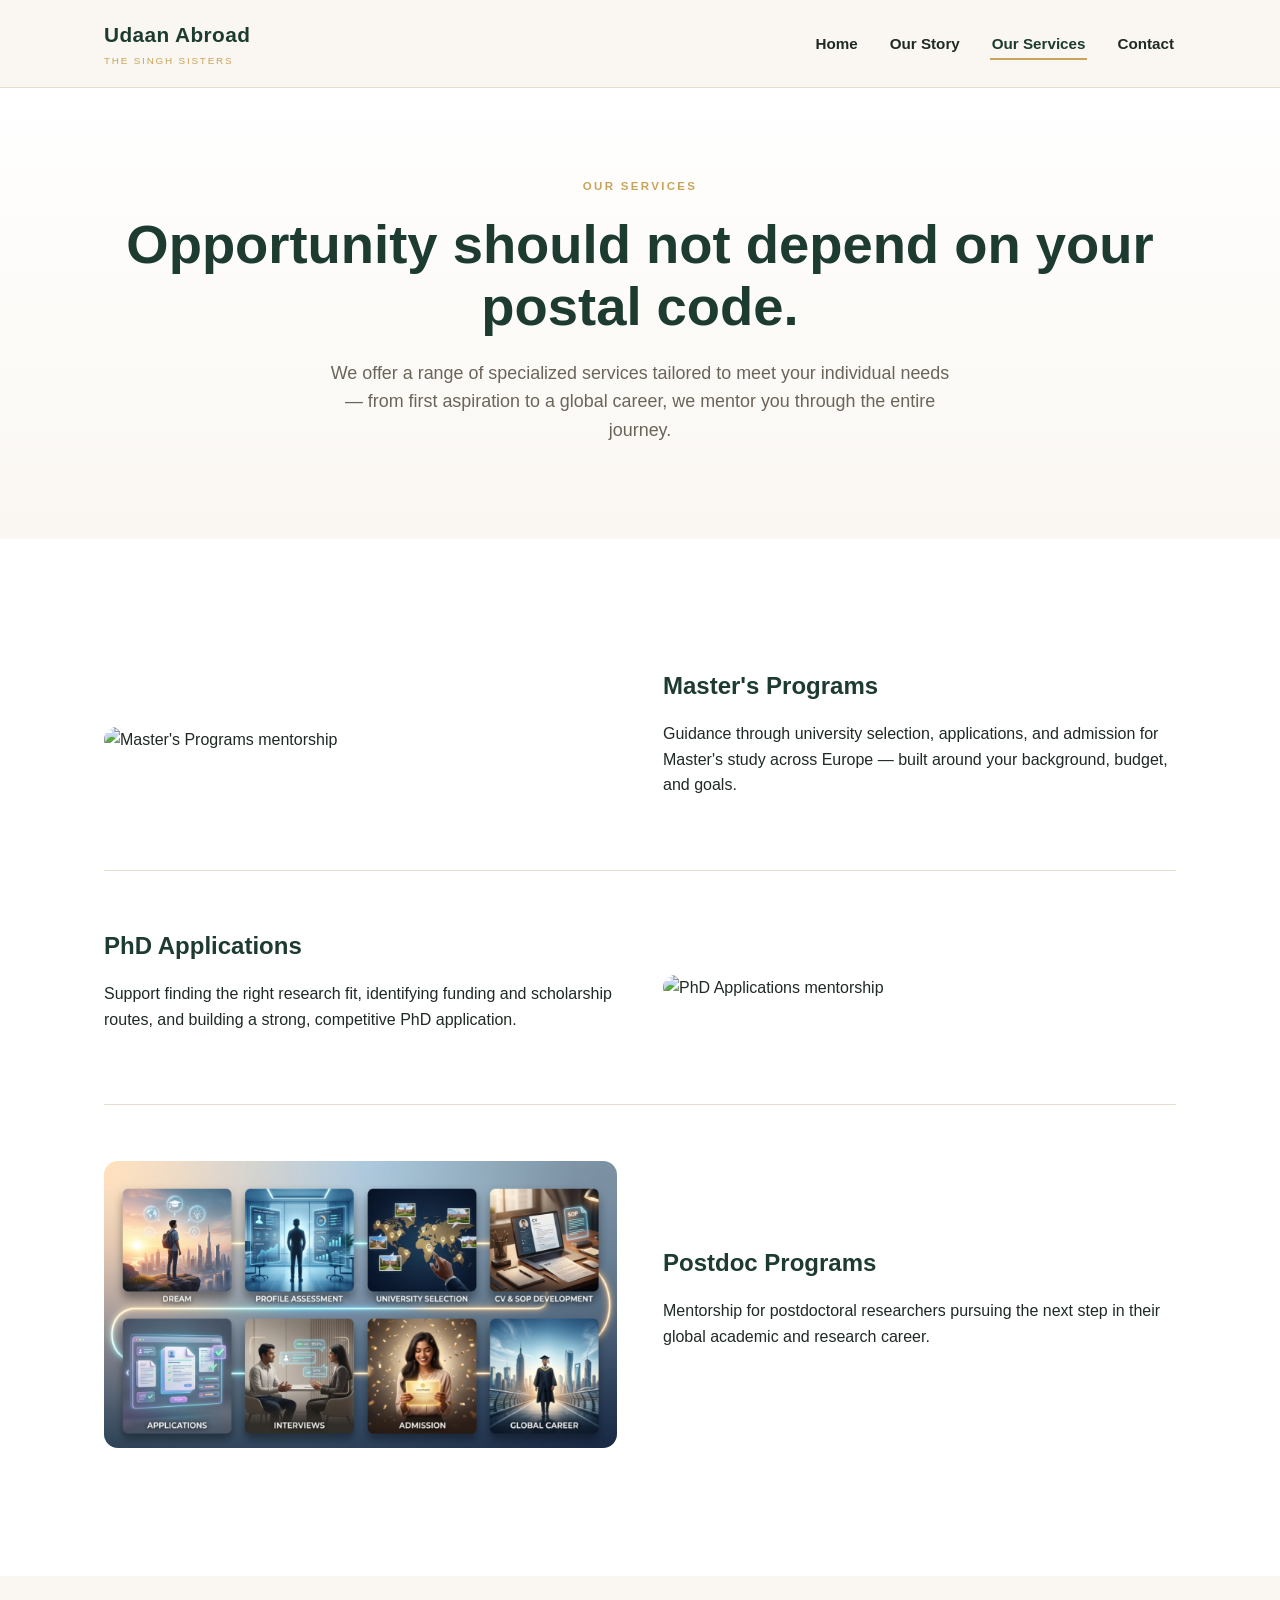
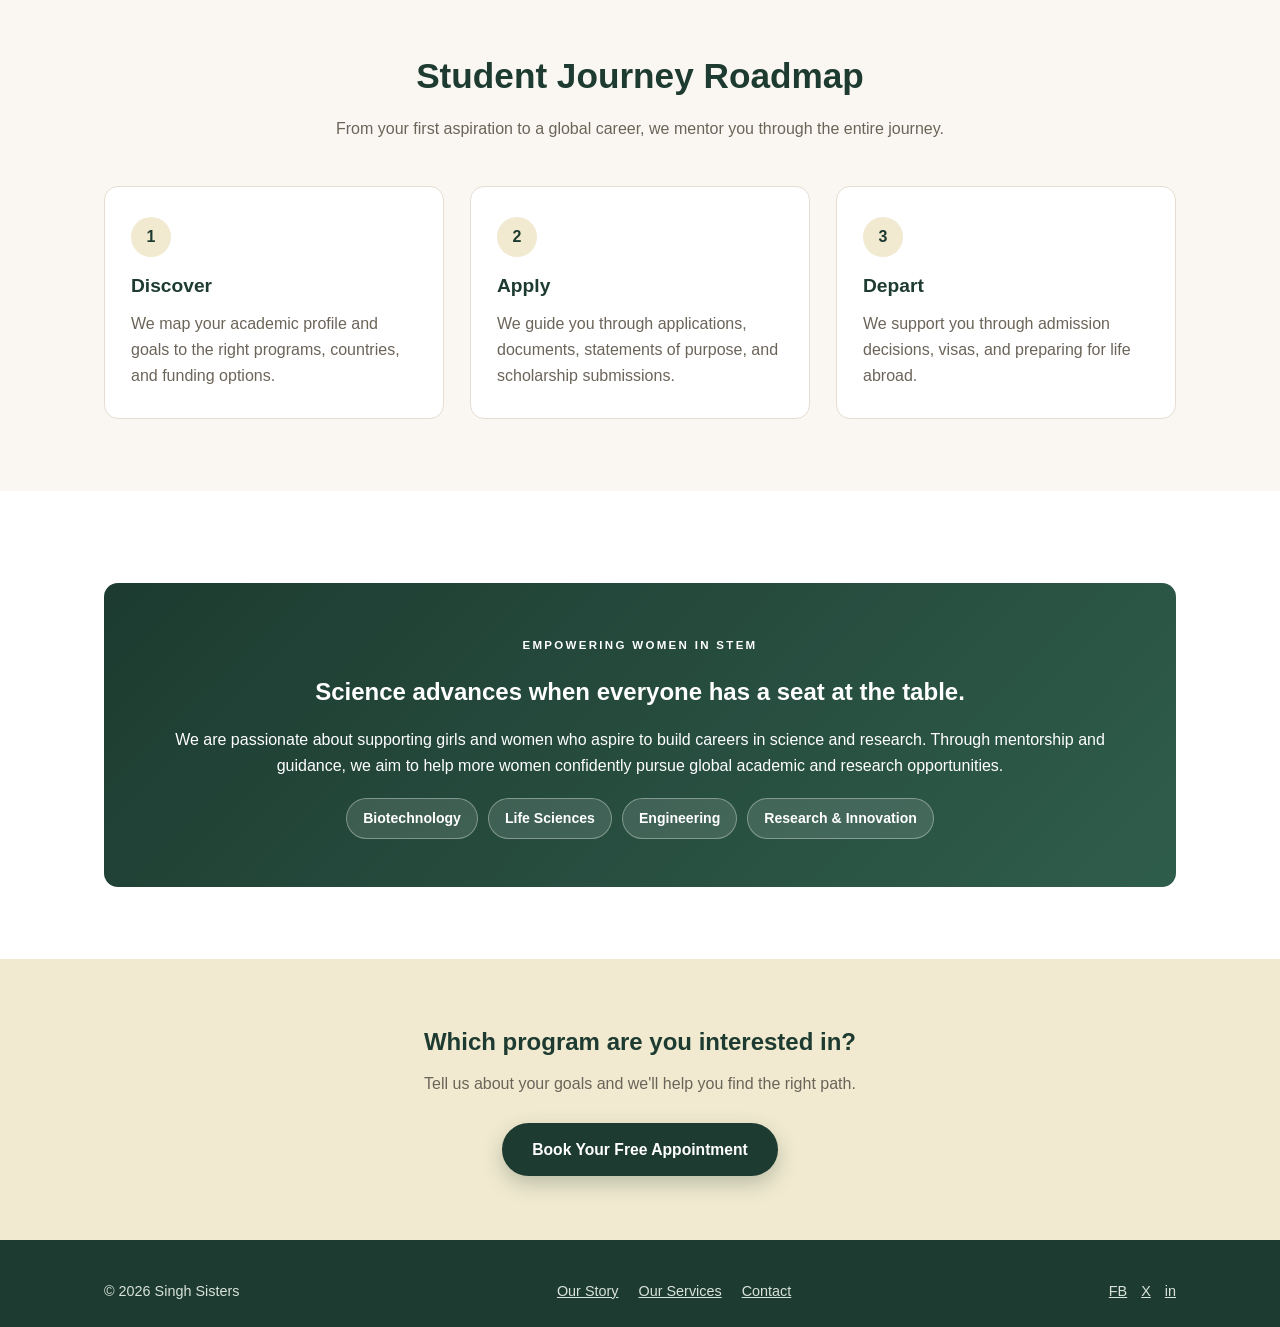
==== our-services.html @ a062e992 "Initial site: Udaan Abroad by The Singh Sisters Static site with Home, Our Story, Our Services, and " ====
<!doctype html>
<html lang="en">
<head>
<meta charset="UTF-8">
<meta name="viewport" content="width=device-width, initial-scale=1">
<title>Our Services | Udaan Abroad — The Singh Sisters</title>
<meta name="description" content="Mentorship for Master's, PhD, and Postdoc applications, and dedicated support for women pursuing careers in STEM.">
<link rel="stylesheet" href="assets/style.css">
</head>
<body>
<a class="skip-link" href="#main-content">Skip to main content</a>

<header class="site-header">
  <div class="nav-row">
    <a class="brand" href="index.html">Udaan Abroad<small>The Singh Sisters</small></a>
    <button class="nav-toggle" aria-label="Toggle menu" aria-expanded="false">&#9776;</button>
    <nav class="main-nav" aria-label="Primary">
      <ul>
        <li><a href="index.html">Home</a></li>
        <li><a href="our-story.html">Our Story</a></li>
        <li><a href="our-services.html" aria-current="page">Our Services</a></li>
        <li><a href="contact.html">Contact</a></li>
      </ul>
    </nav>
  </div>
</header>

<main id="main-content">

  <section class="hero" style="padding-bottom:60px;">
    <div class="wrap">
      <span class="eyebrow">Our Services</span>
      <h1>Opportunity should not depend on your postal code.</h1>
      <p class="lead">We offer a range of specialized services tailored to meet your individual needs — from first aspiration to a global career, we mentor you through the entire journey.</p>
    </div>
  </section>

  <section class="alt">
    <div class="wrap">

      <div class="service-block">
        <img class="media" src="assets/images/services-1.png" alt="Master's Programs mentorship">
        <div>
          <h3>Master's Programs</h3>
          <p>Guidance through university selection, applications, and admission for Master's study across Europe &mdash; built around your background, budget, and goals.</p>
        </div>
      </div>

      <div class="service-block reverse">
        <img class="media" src="assets/images/services-2.png" alt="PhD Applications mentorship">
        <div>
          <h3>PhD Applications</h3>
          <p>Support finding the right research fit, identifying funding and scholarship routes, and building a strong, competitive PhD application.</p>
        </div>
      </div>

      <div class="service-block">
        <img class="media" src="assets/images/services-3.png" alt="Postdoc Programs mentorship">
        <div>
          <h3>Postdoc Programs</h3>
          <p>Mentorship for postdoctoral researchers pursuing the next step in their global academic and research career.</p>
        </div>
      </div>

    </div>
  </section>

  <section>
    <div class="wrap">
      <div class="section-head">
        <h2>Student Journey Roadmap</h2>
        <p>From your first aspiration to a global career, we mentor you through the entire journey.</p>
      </div>
      <div class="grid-3">
        <div class="card">
          <span class="num">1</span>
          <h3>Discover</h3>
          <p>We map your academic profile and goals to the right programs, countries, and funding options.</p>
        </div>
        <div class="card">
          <span class="num">2</span>
          <h3>Apply</h3>
          <p>We guide you through applications, documents, statements of purpose, and scholarship submissions.</p>
        </div>
        <div class="card">
          <span class="num">3</span>
          <h3>Depart</h3>
          <p>We support you through admission decisions, visas, and preparing for life abroad.</p>
        </div>
      </div>
    </div>
  </section>

  <section class="alt">
    <div class="wrap">
      <div class="stem-banner">
        <span class="eyebrow" style="color:#fff;">Empowering Women in STEM</span>
        <h2>Science advances when everyone has a seat at the table.</h2>
        <p>We are passionate about supporting girls and women who aspire to build careers in science and research. Through mentorship and guidance, we aim to help more women confidently pursue global academic and research opportunities.</p>
        <div class="tags">
          <span>Biotechnology</span>
          <span>Life Sciences</span>
          <span>Engineering</span>
          <span>Research &amp; Innovation</span>
        </div>
      </div>
    </div>
  </section>

  <section class="cta-band">
    <div class="wrap">
      <h2>Which program are you interested in?</h2>
      <p>Tell us about your goals and we'll help you find the right path.</p>
      <a class="btn btn-primary" href="contact.html#book">Book Your Free Appointment</a>
    </div>
  </section>

</main>

<footer class="site-footer">
  <div class="wrap foot-row">
    <span>&copy; 2026 Singh Sisters</span>
    <div class="foot-links">
      <a href="our-story.html">Our Story</a>
      <a href="our-services.html">Our Services</a>
      <a href="contact.html">Contact</a>
    </div>
    <div class="foot-social">
      <a href="https://facebook.com/profile.php?id=100004193443887" aria-label="Facebook" target="_blank" rel="noopener">FB</a>
      <a href="https://x.com/Anamika95241313?s=20" aria-label="X" target="_blank" rel="noopener">X</a>
      <a href="https://linkedin.com/in/anamika-singh-583845187/" aria-label="LinkedIn" target="_blank" rel="noopener">in</a>
    </div>
  </div>
</footer>

<script src="assets/nav.js"></script>
</body>
</html>
---- assets/style.css ----
:root {
  --ink: #1f2a24;
  --sand: #faf7f2;
  --sand-deep: #f1ead0;
  --green: #2f5d4c;
  --green-deep: #1d3b30;
  --gold: #c9a35a;
  --muted: #6b6459;
  --border: #e5ddd0;
  --radius: 14px;
  --max: 1120px;
}

* { box-sizing: border-box; }

html { scroll-behavior: smooth; }

body {
  margin: 0;
  font-family: "Segoe UI", "Helvetica Neue", Arial, sans-serif;
  color: var(--ink);
  background: var(--sand);
  line-height: 1.6;
}

img { max-width: 100%; display: block; }

a { color: inherit; }

.skip-link {
  position: absolute;
  left: -999px;
  top: 0;
  background: var(--green-deep);
  color: #fff;
  padding: 10px 16px;
  z-index: 100;
}
.skip-link:focus { left: 10px; top: 10px; }

.wrap {
  max-width: var(--max);
  margin: 0 auto;
  padding: 0 24px;
}

/* Header */
header.site-header {
  background: var(--sand);
  border-bottom: 1px solid var(--border);
  position: sticky;
  top: 0;
  z-index: 50;
}
.nav-row {
  display: flex;
  align-items: center;
  justify-content: space-between;
  padding: 18px 24px;
  max-width: var(--max);
  margin: 0 auto;
}
.brand {
  font-size: 1.3rem;
  font-weight: 700;
  letter-spacing: 0.02em;
  color: var(--green-deep);
  text-decoration: none;
}
.brand small {
  display: block;
  font-size: 0.62rem;
  font-weight: 500;
  letter-spacing: 0.18em;
  text-transform: uppercase;
  color: var(--gold);
  margin-top: 2px;
}
nav.main-nav ul {
  list-style: none;
  display: flex;
  gap: 28px;
  margin: 0;
  padding: 0;
}
nav.main-nav a {
  text-decoration: none;
  font-weight: 600;
  font-size: 0.95rem;
  color: var(--ink);
  padding: 6px 2px;
  border-bottom: 2px solid transparent;
}
nav.main-nav a:hover,
nav.main-nav a[aria-current="page"] {
  color: var(--green-deep);
  border-bottom-color: var(--gold);
}
.nav-toggle {
  display: none;
  background: none;
  border: 1px solid var(--border);
  border-radius: 8px;
  padding: 8px 10px;
  font-size: 1.1rem;
}

@media (max-width: 760px) {
  nav.main-nav { display: none; width: 100%; }
  nav.main-nav.open { display: block; }
  nav.main-nav ul { flex-direction: column; gap: 0; padding: 12px 0; }
  nav.main-nav a { display: block; padding: 12px 0; }
  .nav-row { flex-wrap: wrap; }
  .nav-toggle { display: block; }
}

/* Hero */
.hero {
  padding: 84px 0 96px;
  background: linear-gradient(180deg, #ffffff 0%, var(--sand) 100%);
  text-align: center;
}
.eyebrow {
  display: inline-block;
  font-size: 0.72rem;
  letter-spacing: 0.2em;
  text-transform: uppercase;
  color: var(--gold);
  font-weight: 700;
  margin-bottom: 18px;
}
.hero h1 {
  font-size: clamp(2.1rem, 4.5vw, 3.4rem);
  margin: 0 0 20px;
  color: var(--green-deep);
  line-height: 1.15;
}
.hero p.lead {
  max-width: 640px;
  margin: 0 auto 34px;
  color: var(--muted);
  font-size: 1.12rem;
}

.btn {
  display: inline-block;
  padding: 14px 30px;
  border-radius: 999px;
  font-weight: 700;
  text-decoration: none;
  font-size: 0.98rem;
  transition: transform 0.15s ease, box-shadow 0.15s ease;
}
.btn-primary {
  background: var(--green-deep);
  color: #fff;
  box-shadow: 0 8px 20px rgba(29, 59, 48, 0.25);
}
.btn-primary:hover { transform: translateY(-2px); }
.btn-secondary {
  background: transparent;
  color: var(--green-deep);
  border: 2px solid var(--green-deep);
}
.btn-secondary:hover { background: var(--green-deep); color: #fff; }
.btn-row { display: flex; gap: 16px; justify-content: center; flex-wrap: wrap; }
.hero-note { margin-top: 14px; font-size: 0.85rem; color: var(--muted); }

/* Sections */
section { padding: 72px 0; }
section.alt { background: #fff; }
.section-head { max-width: 680px; margin: 0 auto 44px; text-align: center; }
.section-head h2 {
  font-size: clamp(1.6rem, 3vw, 2.2rem);
  color: var(--green-deep);
  margin: 0 0 12px;
}
.section-head p { color: var(--muted); margin: 0; }

/* Cards / grids */
.grid-3 {
  display: grid;
  grid-template-columns: repeat(3, 1fr);
  gap: 26px;
}
.grid-2 {
  display: grid;
  grid-template-columns: 1fr 1fr;
  gap: 40px;
  align-items: center;
}
@media (max-width: 820px) {
  .grid-3 { grid-template-columns: 1fr; }
  .grid-2 { grid-template-columns: 1fr; }
}

.card {
  background: #fff;
  border: 1px solid var(--border);
  border-radius: var(--radius);
  padding: 30px 26px;
}
.card h3 { color: var(--green-deep); margin: 0 0 10px; font-size: 1.2rem; }
.card p { color: var(--muted); margin: 0; }
.card .num {
  display: inline-flex;
  align-items: center;
  justify-content: center;
  width: 40px; height: 40px;
  border-radius: 50%;
  background: var(--sand-deep);
  color: var(--green-deep);
  font-weight: 700;
  margin-bottom: 14px;
}

.sister-card {
  background: #fff;
  border: 1px solid var(--border);
  border-radius: var(--radius);
  overflow: hidden;
  text-align: center;
}
.sister-card img { width: 100%; aspect-ratio: 3/4; object-fit: cover; }
.sister-card .body { padding: 20px 16px 26px; }
.sister-card h3 { margin: 0 0 4px; color: var(--green-deep); font-size: 1.1rem; }
.sister-card span { color: var(--gold); font-size: 0.85rem; font-weight: 600; letter-spacing: 0.03em; }

.quote-block {
  background: var(--green-deep);
  color: #f4f1ea;
  border-radius: var(--radius);
  padding: 44px 40px;
  margin: 20px 0;
}
.quote-block p { font-size: 1.15rem; font-style: italic; margin: 0 0 14px; }
.quote-block cite { font-style: normal; font-weight: 700; color: var(--gold); }

.challenge-list {
  list-style: none;
  padding: 0;
  margin: 0;
  display: grid;
  grid-template-columns: 1fr 1fr;
  gap: 14px;
}
.challenge-list li {
  background: var(--sand-deep);
  border-radius: 10px;
  padding: 14px 18px;
  font-weight: 600;
  color: var(--green-deep);
}
@media (max-width: 600px) { .challenge-list { grid-template-columns: 1fr; } }

/* Services */
.service-block {
  display: grid;
  grid-template-columns: 1fr 1fr;
  gap: 46px;
  align-items: center;
  padding: 56px 0;
  border-bottom: 1px solid var(--border);
}
.service-block:last-child { border-bottom: none; }
.service-block.reverse .media { order: 2; }
.service-block img { border-radius: var(--radius); }
.service-block h3 { color: var(--green-deep); font-size: 1.5rem; margin: 0 0 14px; }
@media (max-width: 820px) {
  .service-block, .service-block.reverse .media { grid-template-columns: 1fr; order: 0; }
  .service-block { grid-template-columns: 1fr; }
}

.stem-banner {
  background: linear-gradient(135deg, var(--green-deep), var(--green));
  color: #fff;
  border-radius: var(--radius);
  padding: 48px 40px;
  text-align: center;
  margin-top: 20px;
}
.stem-banner h2 { margin: 0 0 12px; }
.stem-banner .tags {
  display: flex;
  flex-wrap: wrap;
  gap: 10px;
  justify-content: center;
  margin-top: 20px;
}
.stem-banner .tags span {
  background: rgba(255,255,255,0.12);
  border: 1px solid rgba(255,255,255,0.35);
  border-radius: 999px;
  padding: 8px 16px;
  font-size: 0.88rem;
  font-weight: 600;
}

/* Booking / Calendly */
.booking-panel {
  background: #fff;
  border: 1px solid var(--border);
  border-radius: var(--radius);
  overflow: hidden;
}
.calendly-embed { min-width: 280px; height: 700px; }
.calendly-placeholder {
  padding: 60px 30px;
  text-align: center;
  color: var(--muted);
  border: 2px dashed var(--border);
  border-radius: var(--radius);
}

/* Contact form */
.contact-grid {
  display: grid;
  grid-template-columns: 1fr 1fr;
  gap: 46px;
}
@media (max-width: 820px) { .contact-grid { grid-template-columns: 1fr; } }

form.contact-form { display: flex; flex-direction: column; gap: 16px; }
form.contact-form label {
  font-weight: 700;
  font-size: 0.9rem;
  color: var(--green-deep);
  margin-bottom: 6px;
  display: block;
}
form.contact-form input,
form.contact-form textarea {
  width: 100%;
  padding: 13px 14px;
  border: 1px solid var(--border);
  border-radius: 10px;
  font-family: inherit;
  font-size: 1rem;
  background: #fff;
}
form.contact-form textarea { min-height: 130px; resize: vertical; }
form.contact-form input:focus,
form.contact-form textarea:focus {
  outline: none;
  border-color: var(--green);
  box-shadow: 0 0 0 3px rgba(47,93,76,0.15);
}
.form-note { font-size: 0.82rem; color: var(--muted); margin-top: 4px; }
.form-success {
  background: #eaf3ee;
  border: 1px solid #bcd9c8;
  color: var(--green-deep);
  border-radius: 10px;
  padding: 16px 18px;
  margin-bottom: 16px;
  display: none;
}
.form-success.show { display: block; }

.info-block h3 { color: var(--green-deep); margin-bottom: 10px; }
.social-links { display: flex; gap: 14px; margin-top: 18px; }
.social-links a {
  width: 42px; height: 42px;
  border-radius: 50%;
  border: 1px solid var(--border);
  display: flex; align-items: center; justify-content: center;
  text-decoration: none;
  font-weight: 700;
  color: var(--green-deep);
}
.social-links a:hover { background: var(--green-deep); color: #fff; }

/* CTA band */
.cta-band {
  background: var(--sand-deep);
  text-align: center;
  padding: 64px 0;
}
.cta-band h2 { color: var(--green-deep); margin: 0 0 10px; }
.cta-band p { color: var(--muted); margin: 0 0 26px; }

/* Footer */
footer.site-footer {
  background: var(--green-deep);
  color: #d9e3dc;
  padding: 40px 0 24px;
  font-size: 0.9rem;
}
footer.site-footer .foot-row {
  display: flex;
  justify-content: space-between;
  flex-wrap: wrap;
  gap: 16px;
  align-items: center;
}
footer.site-footer a { color: #d9e3dc; }
footer.site-footer .foot-links { display: flex; gap: 20px; }
footer.site-footer .foot-social { display: flex; gap: 14px; }
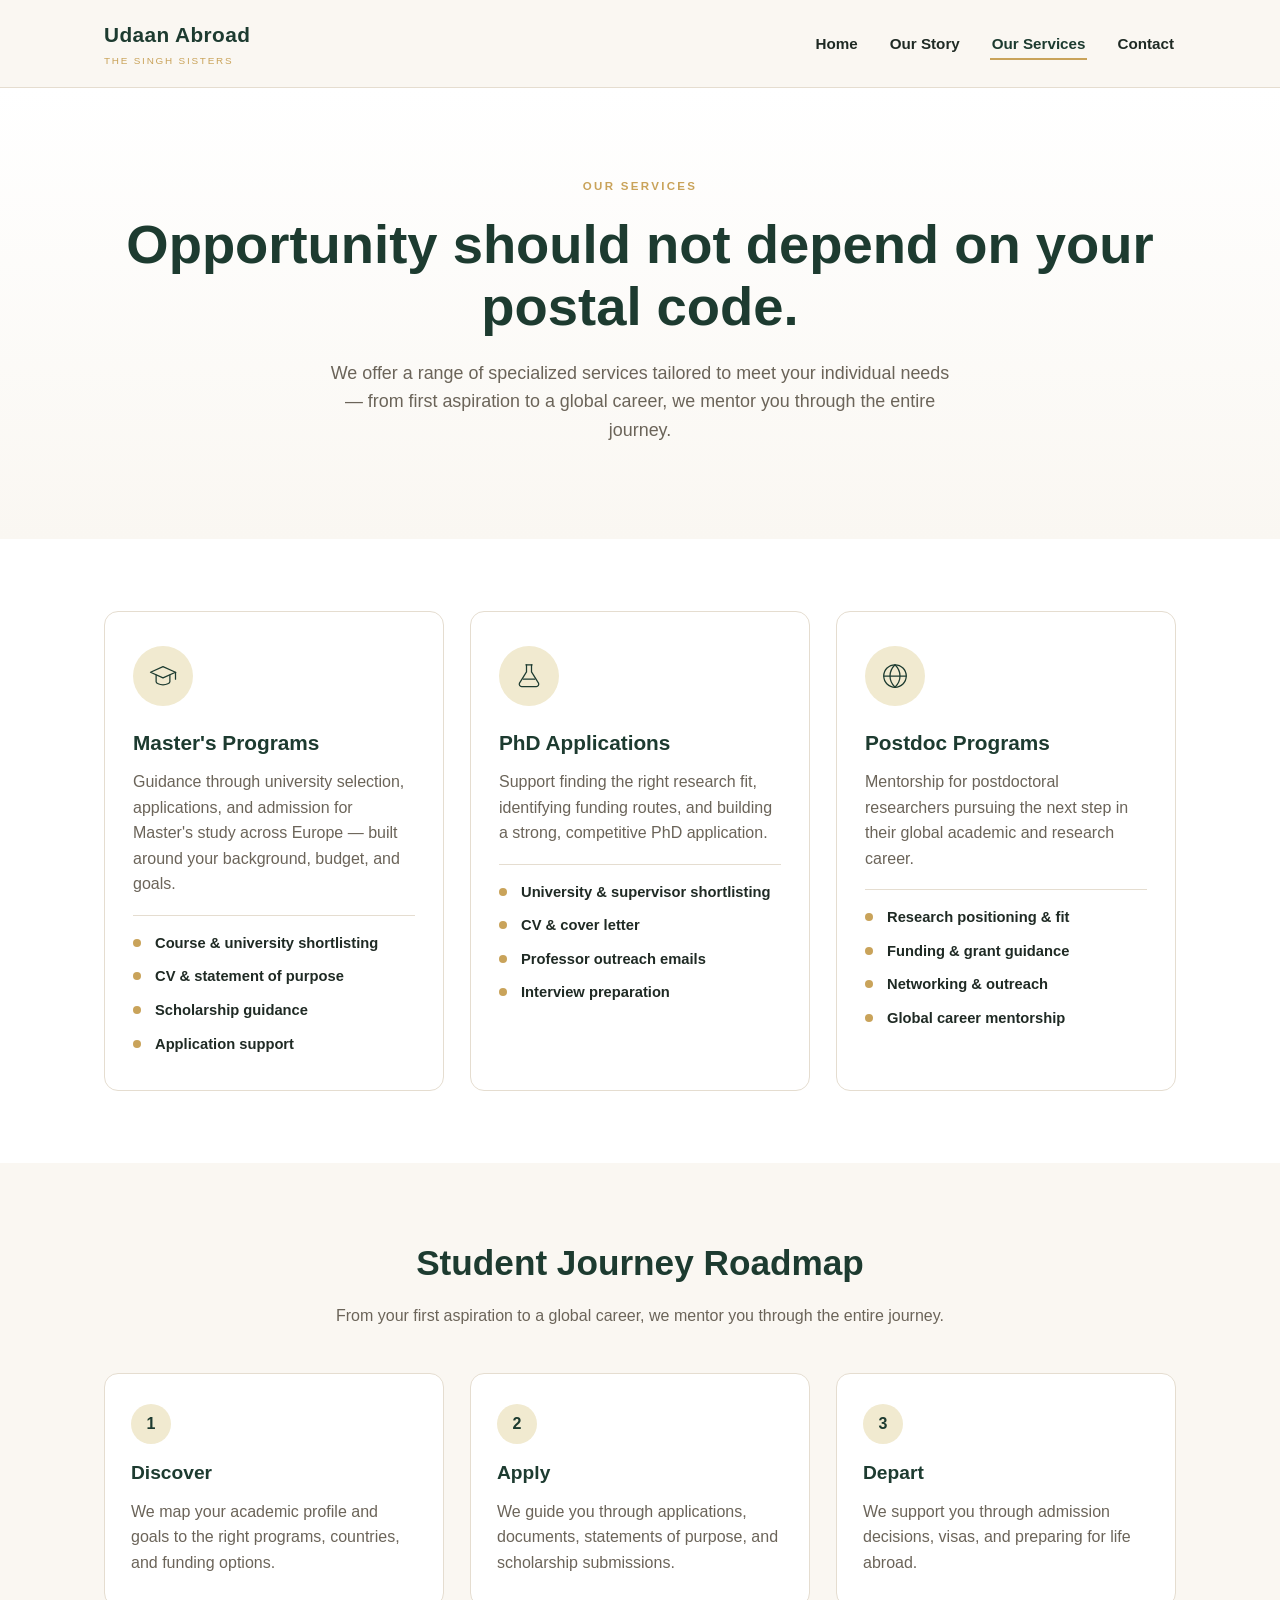
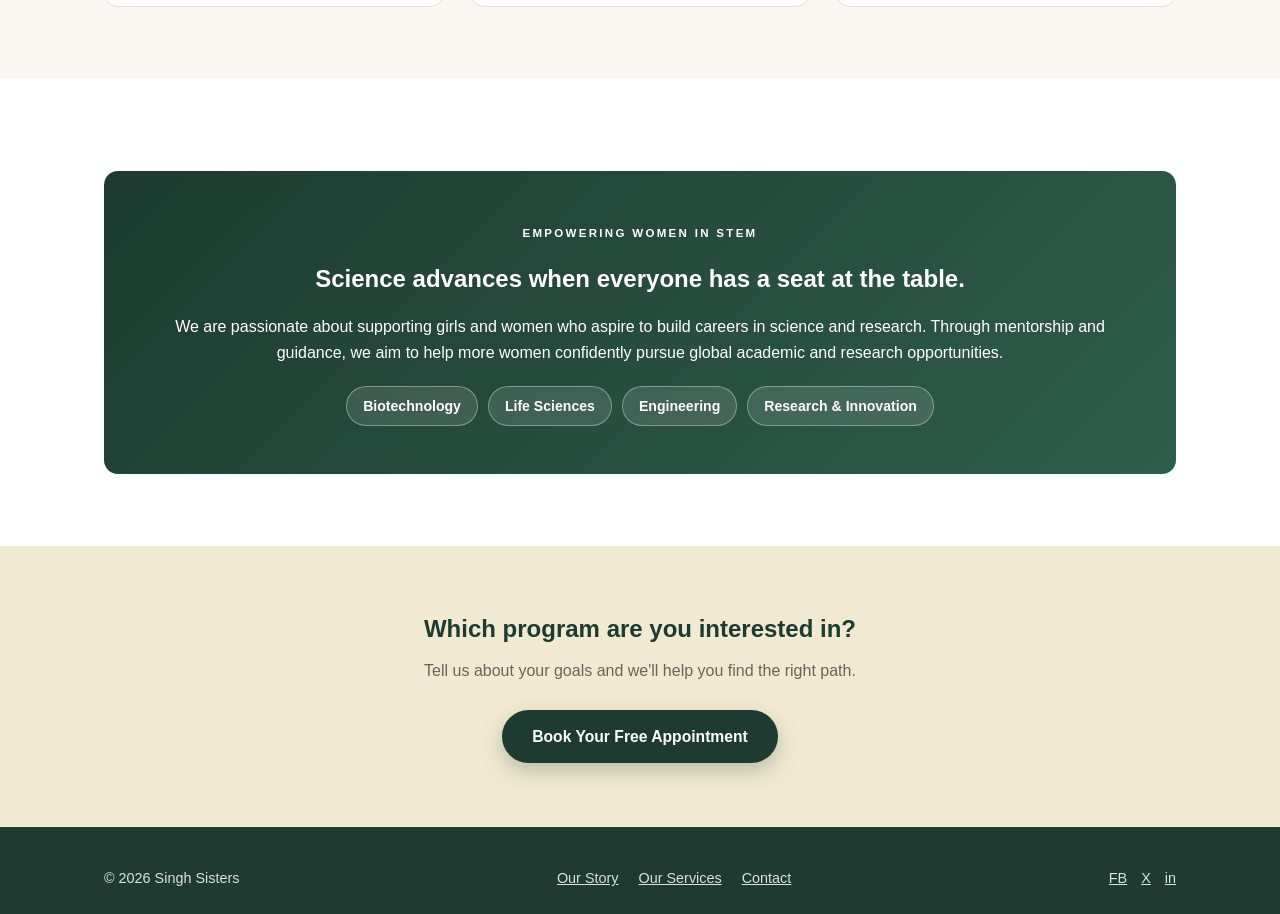
==== commit ea6c45fe: "Redesign Our Services with icon cards, fix swapped sister photos Replace low-quality AI-collage/scre" ====
--- a/our-services.html
+++ b/our-services.html
@@ -37,31 +37,51 @@
 
   <section class="alt">
     <div class="wrap">
+      <div class="service-grid">
 
-      <div class="service-block">
-        <img class="media" src="assets/images/services-1.png" alt="Master's Programs mentorship">
-        <div>
+        <div class="service-card">
+          <div class="icon-badge">
+            <svg viewBox="0 0 48 48" fill="none" stroke="currentColor" stroke-width="2" stroke-linecap="round" stroke-linejoin="round"><path d="M4 18L24 9l20 9-20 9-20-9z"/><path d="M13 22.5V33c0 2.5 5 5 11 5s11-2.5 11-5V22.5"/><path d="M44 18v11"/></svg>
+          </div>
           <h3>Master's Programs</h3>
           <p>Guidance through university selection, applications, and admission for Master's study across Europe &mdash; built around your background, budget, and goals.</p>
+          <ul>
+            <li>Course &amp; university shortlisting</li>
+            <li>CV &amp; statement of purpose</li>
+            <li>Scholarship guidance</li>
+            <li>Application support</li>
+          </ul>
         </div>
-      </div>
 
-      <div class="service-block reverse">
-        <img class="media" src="assets/images/services-2.png" alt="PhD Applications mentorship">
-        <div>
+        <div class="service-card">
+          <div class="icon-badge">
+            <svg viewBox="0 0 48 48" fill="none" stroke="currentColor" stroke-width="2" stroke-linecap="round" stroke-linejoin="round"><path d="M19 6h10"/><path d="M20 6v11.5L8.8 35.3A4 4 0 0 0 12.2 41h23.6a4 4 0 0 0 3.4-5.7L28 17.5V6"/><path d="M15 29h18"/></svg>
+          </div>
           <h3>PhD Applications</h3>
-          <p>Support finding the right research fit, identifying funding and scholarship routes, and building a strong, competitive PhD application.</p>
+          <p>Support finding the right research fit, identifying funding routes, and building a strong, competitive PhD application.</p>
+          <ul>
+            <li>University &amp; supervisor shortlisting</li>
+            <li>CV &amp; cover letter</li>
+            <li>Professor outreach emails</li>
+            <li>Interview preparation</li>
+          </ul>
         </div>
-      </div>
 
-      <div class="service-block">
-        <img class="media" src="assets/images/services-3.png" alt="Postdoc Programs mentorship">
-        <div>
+        <div class="service-card">
+          <div class="icon-badge">
+            <svg viewBox="0 0 48 48" fill="none" stroke="currentColor" stroke-width="2" stroke-linecap="round" stroke-linejoin="round"><circle cx="24" cy="24" r="18"/><path d="M6 24h36"/><path d="M24 6c5 5 8 11 8 18s-3 13-8 18c-5-5-8-11-8-18s3-13 8-18z"/></svg>
+          </div>
           <h3>Postdoc Programs</h3>
           <p>Mentorship for postdoctoral researchers pursuing the next step in their global academic and research career.</p>
+          <ul>
+            <li>Research positioning &amp; fit</li>
+            <li>Funding &amp; grant guidance</li>
+            <li>Networking &amp; outreach</li>
+            <li>Global career mentorship</li>
+          </ul>
         </div>
+
       </div>
-
     </div>
   </section>
 
--- a/assets/style.css
+++ b/assets/style.css
@@ -254,21 +254,59 @@
 @media (max-width: 600px) { .challenge-list { grid-template-columns: 1fr; } }
 
 /* Services */
-.service-block {
+.service-grid {
   display: grid;
-  grid-template-columns: 1fr 1fr;
-  gap: 46px;
+  grid-template-columns: repeat(3, 1fr);
+  gap: 26px;
+}
+@media (max-width: 900px) {
+  .service-grid { grid-template-columns: 1fr; }
+}
+.service-card {
+  background: #fff;
+  border: 1px solid var(--border);
+  border-radius: var(--radius);
+  padding: 34px 28px;
+}
+.icon-badge {
+  width: 60px;
+  height: 60px;
+  border-radius: 50%;
+  background: var(--sand-deep);
+  color: var(--green-deep);
+  display: flex;
   align-items: center;
-  padding: 56px 0;
-  border-bottom: 1px solid var(--border);
-}
-.service-block:last-child { border-bottom: none; }
-.service-block.reverse .media { order: 2; }
-.service-block img { border-radius: var(--radius); }
-.service-block h3 { color: var(--green-deep); font-size: 1.5rem; margin: 0 0 14px; }
-@media (max-width: 820px) {
-  .service-block, .service-block.reverse .media { grid-template-columns: 1fr; order: 0; }
-  .service-block { grid-template-columns: 1fr; }
+  justify-content: center;
+  margin-bottom: 20px;
+}
+.icon-badge svg { width: 30px; height: 30px; }
+.service-card h3 { color: var(--green-deep); font-size: 1.3rem; margin: 0 0 10px; }
+.service-card > p { color: var(--muted); margin: 0 0 18px; }
+.service-card ul {
+  list-style: none;
+  margin: 0;
+  padding: 16px 0 0;
+  border-top: 1px solid var(--border);
+  display: flex;
+  flex-direction: column;
+  gap: 10px;
+}
+.service-card ul li {
+  padding-left: 22px;
+  position: relative;
+  font-size: 0.92rem;
+  color: var(--ink);
+  font-weight: 600;
+}
+.service-card ul li::before {
+  content: "";
+  position: absolute;
+  left: 0;
+  top: 7px;
+  width: 8px;
+  height: 8px;
+  border-radius: 50%;
+  background: var(--gold);
 }
 
 .stem-banner {
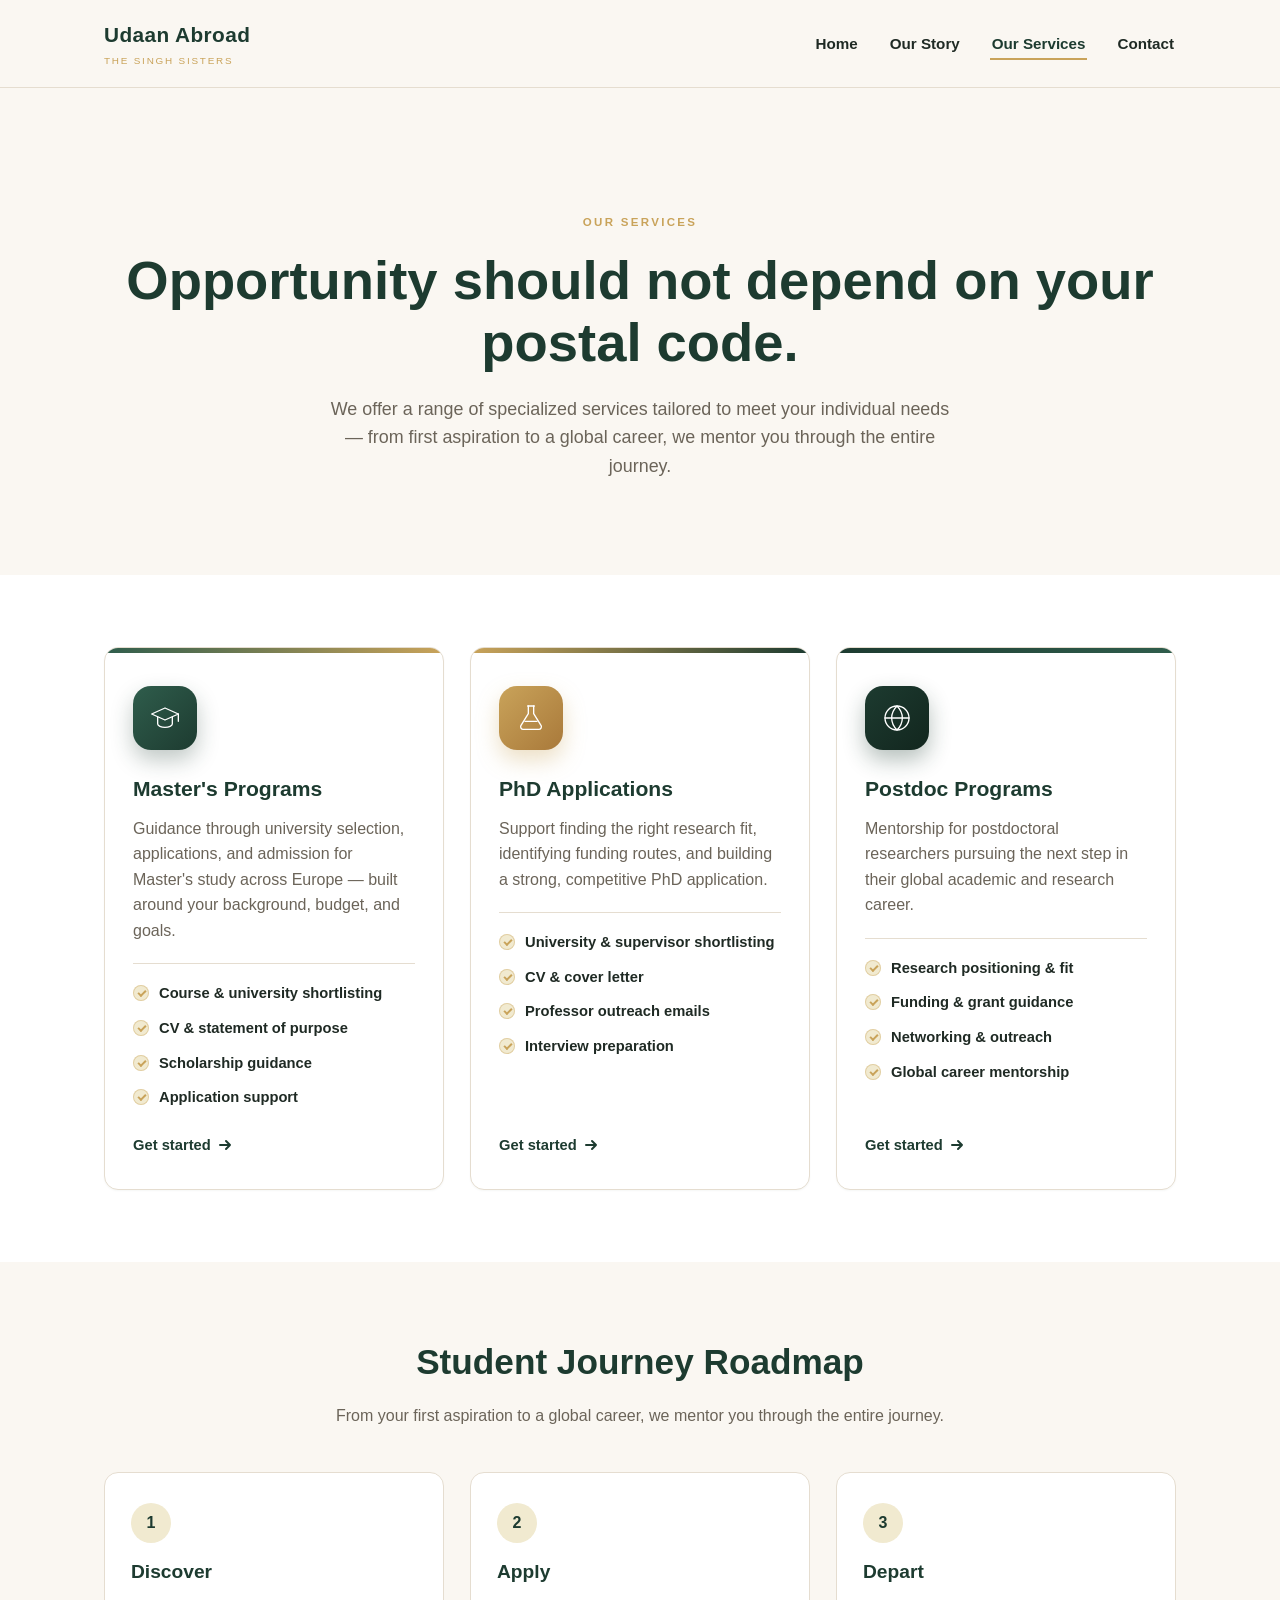
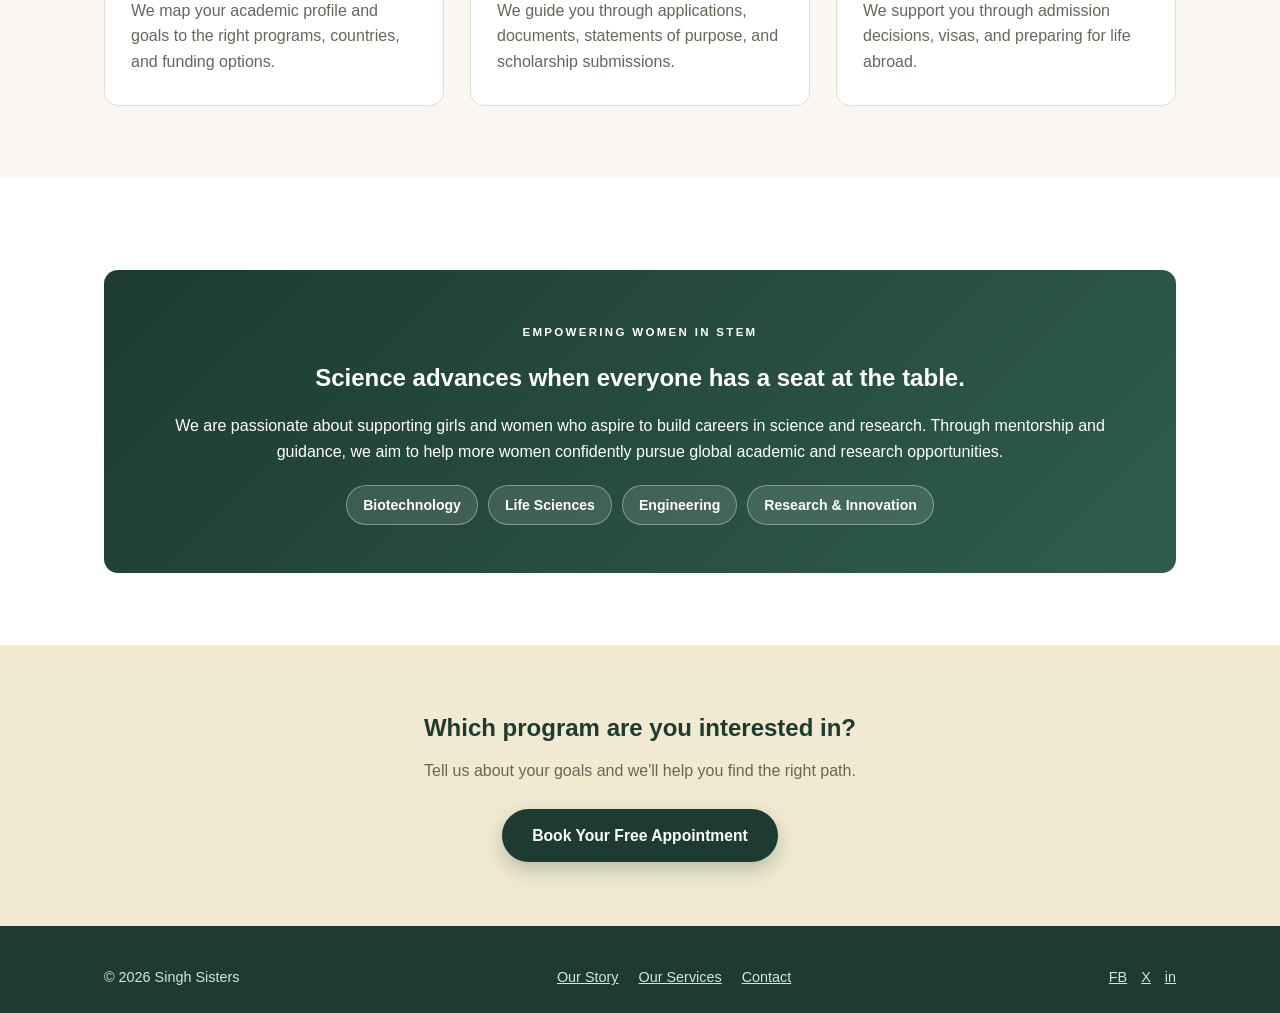
==== commit dea5664e: "Add crossfading hero background and polish services cards Homepage hero now cycles through UK/France" ====
--- a/our-services.html
+++ b/our-services.html
@@ -51,6 +51,7 @@
             <li>Scholarship guidance</li>
             <li>Application support</li>
           </ul>
+          <a class="card-link" href="contact.html#book">Get started <svg viewBox="0 0 16 16" fill="none" stroke="currentColor" stroke-width="2" stroke-linecap="round" stroke-linejoin="round"><path d="M3 8h10M9 4l4 4-4 4"/></svg></a>
         </div>
 
         <div class="service-card">
@@ -65,6 +66,7 @@
             <li>Professor outreach emails</li>
             <li>Interview preparation</li>
           </ul>
+          <a class="card-link" href="contact.html#book">Get started <svg viewBox="0 0 16 16" fill="none" stroke="currentColor" stroke-width="2" stroke-linecap="round" stroke-linejoin="round"><path d="M3 8h10M9 4l4 4-4 4"/></svg></a>
         </div>
 
         <div class="service-card">
@@ -79,6 +81,7 @@
             <li>Networking &amp; outreach</li>
             <li>Global career mentorship</li>
           </ul>
+          <a class="card-link" href="contact.html#book">Get started <svg viewBox="0 0 16 16" fill="none" stroke="currentColor" stroke-width="2" stroke-linecap="round" stroke-linejoin="round"><path d="M3 8h10M9 4l4 4-4 4"/></svg></a>
         </div>
 
       </div>
--- a/assets/style.css
+++ b/assets/style.css
@@ -116,9 +116,56 @@
 
 /* Hero */
 .hero {
-  padding: 84px 0 96px;
-  background: linear-gradient(180deg, #ffffff 0%, var(--sand) 100%);
+  padding: 120px 0 110px;
   text-align: center;
+  position: relative;
+  overflow: hidden;
+  isolation: isolate;
+}
+.hero > .wrap { position: relative; z-index: 2; }
+
+.hero-bg {
+  position: absolute;
+  inset: 0;
+  z-index: 0;
+  overflow: hidden;
+}
+.hero-slide {
+  position: absolute;
+  inset: 0;
+  opacity: 0;
+  animation: hero-fade 16s infinite;
+  transform-origin: center;
+}
+.hero-slide img {
+  width: 100%;
+  height: 100%;
+  object-fit: cover;
+  display: block;
+}
+.hero-slide.s1 { animation-delay: 0s; }
+.hero-slide.s2 { animation-delay: -4s; }
+.hero-slide.s3 { animation-delay: -8s; }
+.hero-slide.s4 { animation-delay: -12s; }
+
+@keyframes hero-fade {
+  0%     { opacity: 0; transform: scale(1); }
+  3%     { opacity: 1; }
+  21%    { opacity: 1; }
+  25%    { opacity: 0; }
+  100%   { opacity: 0; transform: scale(1.1); }
+}
+
+.hero-overlay {
+  position: absolute;
+  inset: 0;
+  z-index: 1;
+  background: linear-gradient(180deg, rgba(15,30,24,0.58) 0%, rgba(20,38,31,0.56) 55%, var(--sand) 100%);
+}
+
+@media (prefers-reduced-motion: reduce) {
+  .hero-slide { animation: none; opacity: 1; }
+  .hero-slide.s2, .hero-slide.s3, .hero-slide.s4 { display: none; }
 }
 .eyebrow {
   display: inline-block;
@@ -141,6 +188,13 @@
   color: var(--muted);
   font-size: 1.12rem;
 }
+
+/* Photo hero variant (homepage) */
+.hero-photo h1 { color: #fff; }
+.hero-photo p.lead { color: rgba(255,255,255,0.86); }
+.hero-photo .hero-note { color: rgba(255,255,255,0.75); }
+.hero-photo .btn-secondary { color: #fff; border-color: rgba(255,255,255,0.75); }
+.hero-photo .btn-secondary:hover { background: #fff; color: var(--green-deep); }
 
 .btn {
   display: inline-block;
@@ -266,33 +320,56 @@
   background: #fff;
   border: 1px solid var(--border);
   border-radius: var(--radius);
-  padding: 34px 28px;
+  padding: 8px 28px 32px;
+  position: relative;
+  overflow: hidden;
+  display: flex;
+  flex-direction: column;
+  box-shadow: 0 1px 2px rgba(31, 42, 36, 0.04);
+  transition: transform 0.2s ease, box-shadow 0.2s ease, border-color 0.2s ease;
+}
+.service-card::before {
+  content: "";
+  position: absolute;
+  top: 0; left: 0; right: 0;
+  height: 5px;
+  background: linear-gradient(90deg, var(--green), var(--gold));
+}
+.service-card:nth-child(2)::before { background: linear-gradient(90deg, var(--gold), var(--green-deep)); }
+.service-card:nth-child(3)::before { background: linear-gradient(90deg, var(--green-deep), var(--green)); }
+.service-card:hover {
+  transform: translateY(-6px);
+  box-shadow: 0 20px 40px rgba(31, 42, 36, 0.12);
+  border-color: transparent;
 }
 .icon-badge {
-  width: 60px;
-  height: 60px;
-  border-radius: 50%;
-  background: var(--sand-deep);
-  color: var(--green-deep);
+  width: 64px;
+  height: 64px;
+  border-radius: 18px;
+  background: linear-gradient(135deg, var(--green), var(--green-deep));
+  color: #fff;
   display: flex;
   align-items: center;
   justify-content: center;
-  margin-bottom: 20px;
-}
-.icon-badge svg { width: 30px; height: 30px; }
-.service-card h3 { color: var(--green-deep); font-size: 1.3rem; margin: 0 0 10px; }
-.service-card > p { color: var(--muted); margin: 0 0 18px; }
+  margin: 30px 0 22px;
+  box-shadow: 0 10px 22px rgba(29, 59, 48, 0.28);
+}
+.service-card:nth-child(2) .icon-badge { background: linear-gradient(135deg, var(--gold), #a9793a); box-shadow: 0 10px 22px rgba(201, 163, 90, 0.35); }
+.service-card:nth-child(3) .icon-badge { background: linear-gradient(135deg, var(--green-deep), #12261e); box-shadow: 0 10px 22px rgba(29, 59, 48, 0.32); }
+.icon-badge svg { width: 32px; height: 32px; }
+.service-card h3 { color: var(--green-deep); font-size: 1.32rem; margin: 0 0 10px; }
+.service-card > p { color: var(--muted); margin: 0 0 20px; }
 .service-card ul {
   list-style: none;
-  margin: 0;
-  padding: 16px 0 0;
+  margin: 0 0 24px;
+  padding: 18px 0 0;
   border-top: 1px solid var(--border);
   display: flex;
   flex-direction: column;
-  gap: 10px;
+  gap: 11px;
 }
 .service-card ul li {
-  padding-left: 22px;
+  padding-left: 26px;
   position: relative;
   font-size: 0.92rem;
   color: var(--ink);
@@ -302,12 +379,38 @@
   content: "";
   position: absolute;
   left: 0;
-  top: 7px;
-  width: 8px;
-  height: 8px;
+  top: 3px;
+  width: 16px;
+  height: 16px;
   border-radius: 50%;
-  background: var(--gold);
-}
+  background: var(--sand-deep);
+  box-shadow: inset 0 0 0 1px rgba(201,163,90,0.4);
+}
+.service-card ul li::after {
+  content: "";
+  position: absolute;
+  left: 5px;
+  top: 8px;
+  width: 6px;
+  height: 3px;
+  border-left: 2px solid var(--gold);
+  border-bottom: 2px solid var(--gold);
+  transform: rotate(-45deg);
+}
+.service-card .card-link {
+  margin-top: auto;
+  align-self: flex-start;
+  font-weight: 700;
+  font-size: 0.92rem;
+  color: var(--green-deep);
+  text-decoration: none;
+  display: inline-flex;
+  align-items: center;
+  gap: 6px;
+}
+.service-card .card-link:hover { color: var(--gold); }
+.service-card .card-link svg { width: 16px; height: 16px; transition: transform 0.2s ease; }
+.service-card .card-link:hover svg { transform: translateX(3px); }
 
 .stem-banner {
   background: linear-gradient(135deg, var(--green-deep), var(--green));
